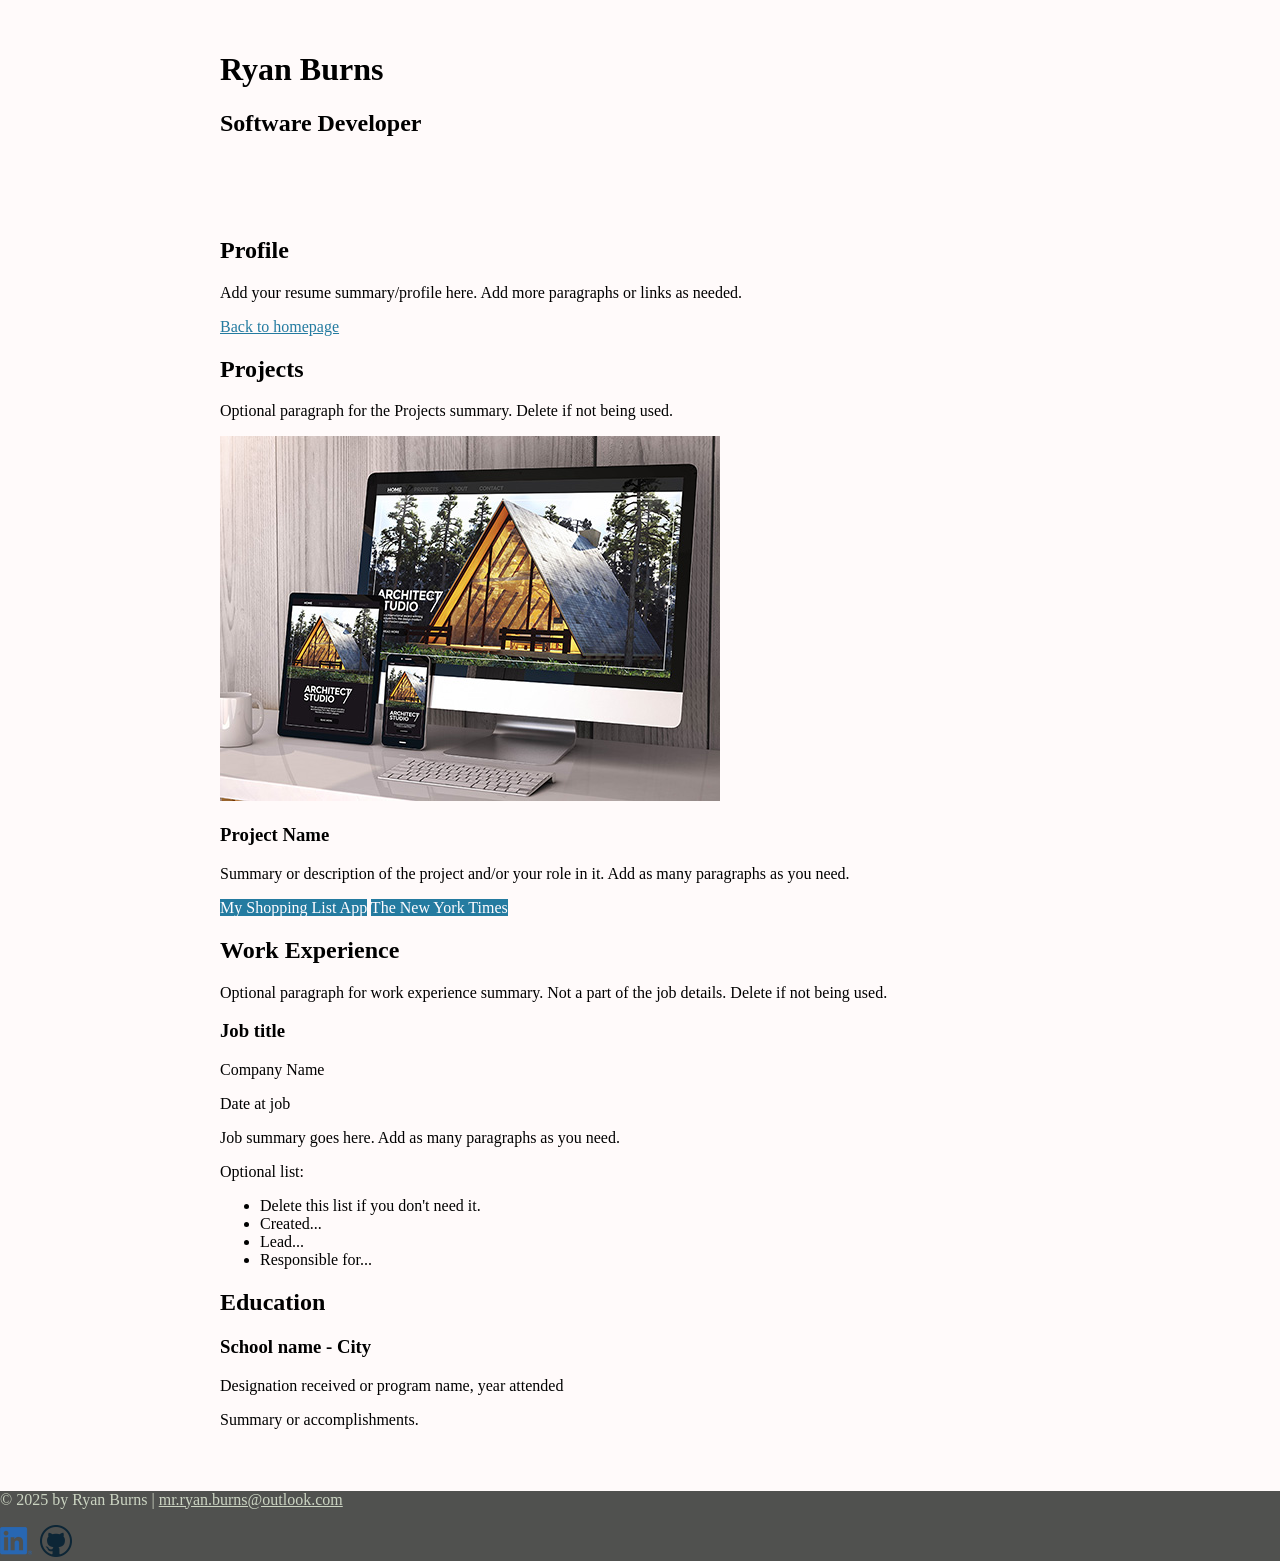
==== resume.html @ b43a27d9 "learned more about global styles, and how to use global styles to wrap content on certain elements." ====
<!DOCTYPE html>
<html lang="en">
  <head>
    <meta charset="UTF-8">
    <meta name="viewport" content="width=device-width, initial-scale=1">
    <title>Resume | Ryan D Burns | Developer</title>
    <link rel="stylesheet" href="css/styles.css">
  </head>
  <body class="resume">
    <!-- //  INTRO  // -->
    <header>
      <!-- Start content edits below this line. -->
      <div class="content-wrapper">
        <h1>Ryan Burns</h1>
        <h2>Software Developer</h2>
      </div>
      <!-- End content edits here. -->
    </header>

    <main class="content-wrapper">
      <!-- //  PROFILE  // -->
      <section>
        <!-- Start content edits below this line. -->
        <h2>Profile</h2>
        <p>Add your resume summary/profile here. Add more paragraphs or links as needed.</p>
        <a href="index.html">Back to homepage</a>

        <!-- End content edits here. -->
      </section>

      <!-- //  PROJECTS  // -->
      <section>
        <!-- Start content edits below this line. -->
        <h2>Projects</h2>
        <p>Optional paragraph for the Projects summary. Delete if not being used.</p>

        <!-- To add more items, copy this whole <section></section> block-->
        <section>
          <img src="images/project-website-500px.jpg" srcset="images/project-website-1000px.png 2x" alt="project website" width="" height="">
          <h3>Project Name</h3>
          <p>Summary or description of the project and/or your role in it. Add as many paragraphs as you need.</p>
          <!-- link to project -->
          <a class="btn" href="https://app.ryanbcommits.com" target="_blank">My Shopping List App</a>
          <!-- additional links, e.g. newsletter -->
          <a class="btn" href="https://nytimes.com" target="_blank">The New York Times</a>
        </section>
        
        <!-- End content edits here. -->
      </section>

      <!-- //  WORK EXPERIENCE  // -->
      <section>
        <!-- Start content edits below this line.  -->
        <h2>Work Experience</h2>
        <p>Optional paragraph for work experience summary. Not a part of the job details. Delete if not being used.</p>

        <!-- To add more items, copy this whole <section></section> block -->
        <section>
          <h3>Job title</h3>
          <p>Company Name</p>
          <p>Date at job</p>
          <p>Job summary goes here. Add as many paragraphs as you need.</p>
          <p>Optional list:</p>
          <ul>
            <li>Delete this list if you don't need it.</li>
            <li>Created...</li>
            <li>Lead...</li>
            <li>Responsible for...</li>
          </ul>
        </section>

        <!-- End content edits here. -->
      </section>

      <!-- //  EDUCATION & CERTIFICATIONS  // -->
      <section>
        <!-- Start content edits below this line.  -->
        <h2>Education</h2>

        <!-- To add more items, copy this whole <section></section> block -->
        <section>
          <h3>School name - City</h3>
          <p>Designation received or program name, year attended</p>
          <p>Summary or accomplishments.</p>
        </section>

        <!-- End content edits here. -->
      </section>
    </main>

    <!-- //  FOOTER INFO, SOCIAL MEDIA  // -->
    <footer>
      <!-- Start content edits below this line. -->
      <p>© 2025 by Ryan Burns | <a href="mailto:email@example.com">mr.ryan.burns@outlook.com</a></p>

    <!-- Add or remove any networks. -->
      <ul class="socials">
        <li>
          <a href="https://www.linkedin.com/in/ryandburns/" target="_blank"><img src="images/icon-logo-linkedin.png" alt="My LinkedIn Profile"></a>
          <img src="" alt="">
        </li>
        <li>
          <a href="https://github.com/ryanbcommits" target="_blank"><img src="images/icon-logo-github.png" alt="My github Profile"></a>
        </li>
      </ul>
      
      <!-- End content edits here. -->
    </footer>
  </body>
</html>
---- css/styles.css ----
/*
Color Pallete:
--davys-gray: #50514fff;
--ash-gray: #cbd4c2ff;
--snow: #fffcffff;
--cerulean: #247ba0ff;
--khaki: #c3b299ff;
*/

/*GLOBAL STYLES 
-------------------------------------*/

/* 
  https://www.paulirish.com/2012/box-sizing-border-box-ftw/
*/
html {
  box-sizing: border-box;
}
*, *:before, *:after {
  box-sizing: inherit;
}

html, body {
    height: 100%;
}

body {
    background: snow;
    margin: 0;
}

/* links */
a {
    color: #247ba0ff;

}

a:hover {
    color: #cbd4c2ff;
    text-decoration: none;
}

footer a {
    color: #cbd4c2ff;
}
footer a:hover {
    color: #fffcffff;
    text-decoration: none;
}

.btn {
    background-color: #247ba0ff;
    color: #fffcffff;
    text-decoration: none;
}

.content-wrapper {
    margin: 0 auto;
    padding: 30px;
    max-width: 900px;;
    
}

/* HOME
-------------------------------------*/
.home {
    background: url(../images/bg-home-office-bookshelf.jpg) no-repeat;
    background-size: cover;
}
.home .content-wrapper {
    background: rgb(255 255 255 / 0.9);
}

/* RESUME
-------------------------------------*/

/* Profile
-------------------------------------*/

/* Projects
-------------------------------------*/

/* Work Experience
-------------------------------------*/

/* Education
-------------------------------------*/

/* FOOTER
-------------------------------------*/
footer {
    background: #50514fff;
    color: #cbd4c2ff;
}
.socials {
    list-style-type: none;
    padding: 0;
}
.socials li {
    display: inline-block; /*This applies the list items like block elements*/ 
}
.socials img {
    width: 32px;
}
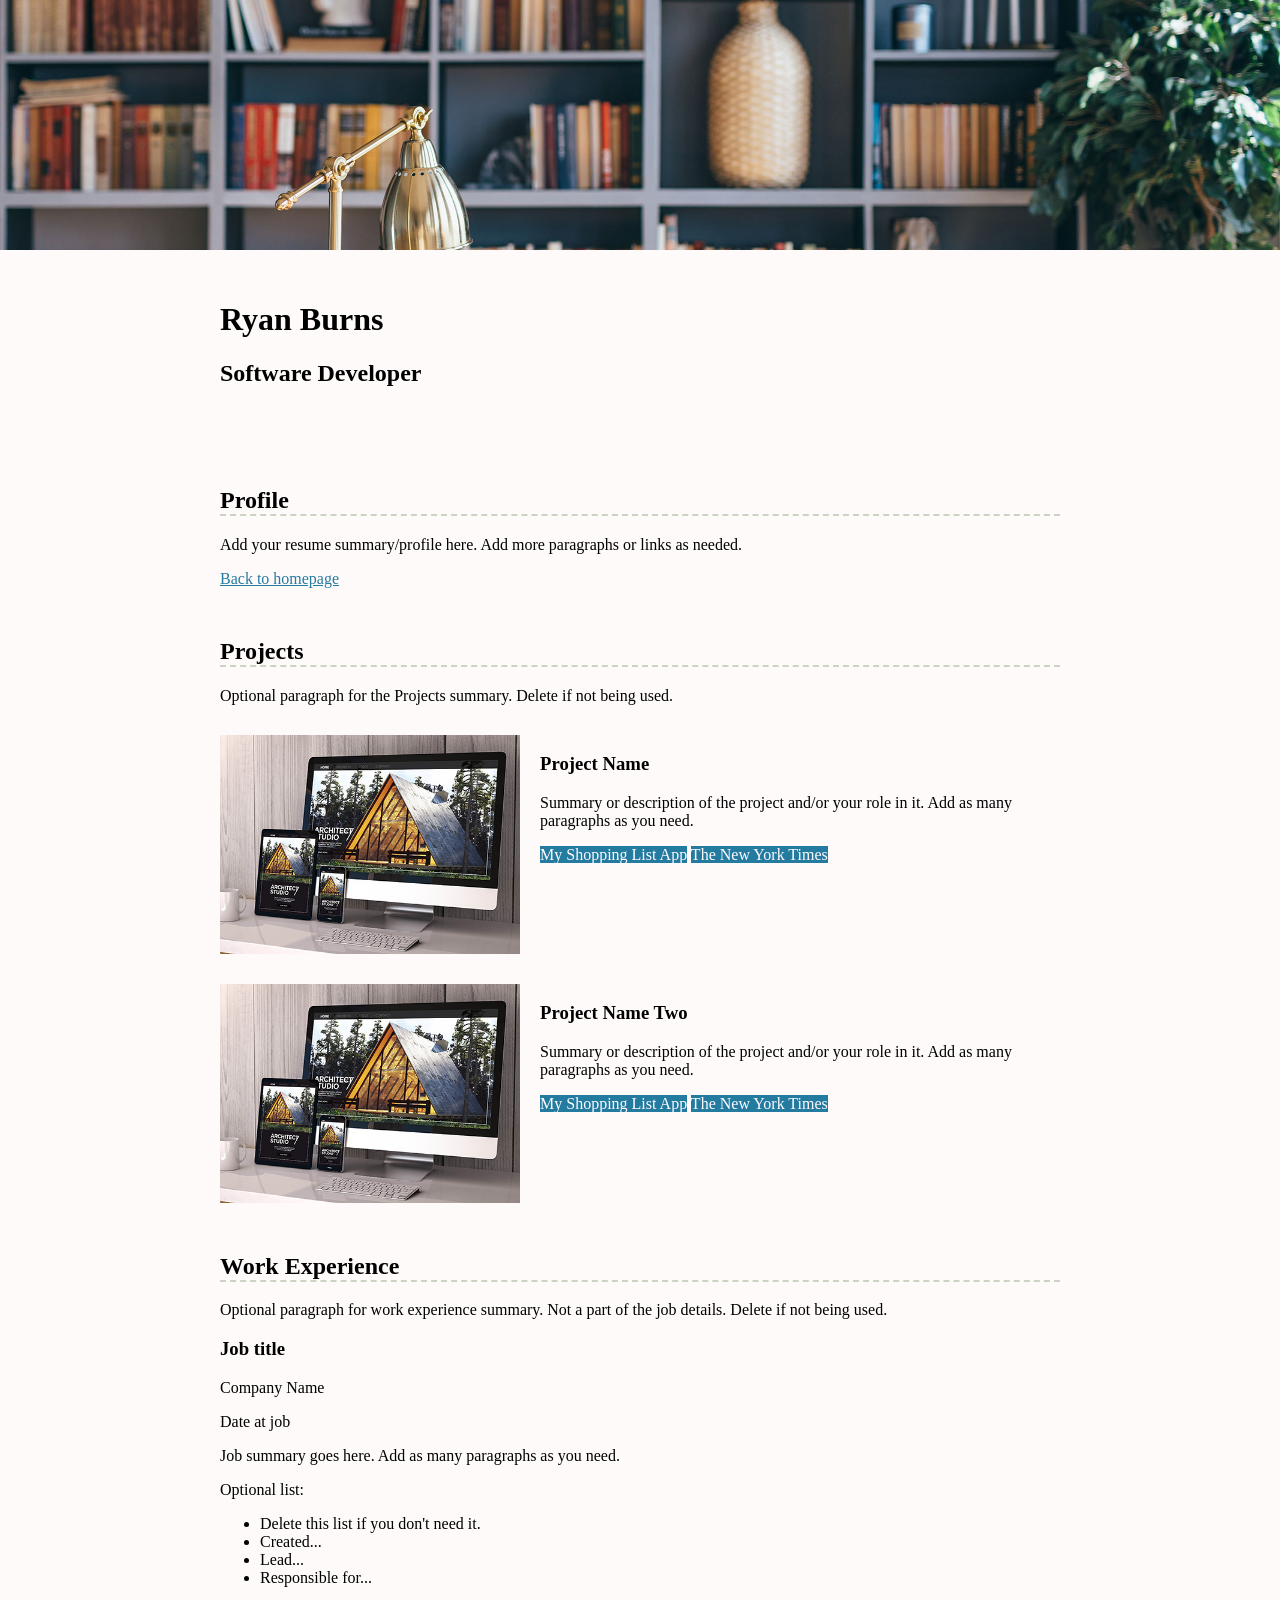
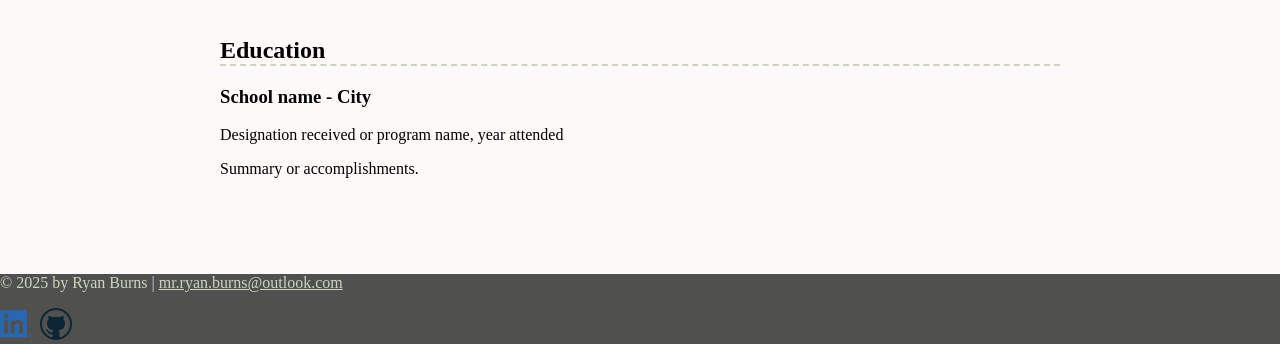
==== commit 2d024512: "Changed project image position using float and fixed a tiny img bug" ====
--- a/resume.html
+++ b/resume.html
@@ -19,7 +19,7 @@
 
     <main class="content-wrapper">
       <!-- //  PROFILE  // -->
-      <section>
+      <section class="resume-section">
         <!-- Start content edits below this line. -->
         <h2>Profile</h2>
         <p>Add your resume summary/profile here. Add more paragraphs or links as needed.</p>
@@ -29,15 +29,25 @@
       </section>
 
       <!-- //  PROJECTS  // -->
-      <section>
+      <section class="resume-section">
         <!-- Start content edits below this line. -->
         <h2>Projects</h2>
         <p>Optional paragraph for the Projects summary. Delete if not being used.</p>
 
         <!-- To add more items, copy this whole <section></section> block-->
-        <section>
-          <img src="images/project-website-500px.jpg" srcset="images/project-website-1000px.png 2x" alt="project website" width="" height="">
+        <section class="project-item">
+          <img src="./images/project-website-500px.jpg" srcset="./images/project-website-1000px.jpg 2x" alt="project website" width="" height="">
           <h3>Project Name</h3>
+          <p>Summary or description of the project and/or your role in it. Add as many paragraphs as you need.</p>
+          <!-- link to project -->
+          <a class="btn" href="https://app.ryanbcommits.com" target="_blank">My Shopping List App</a>
+          <!-- additional links, e.g. newsletter -->
+          <a class="btn" href="https://nytimes.com" target="_blank">The New York Times</a>
+        </section>
+
+        <section class="project-item">
+        <img src="./images/project-website-500px.jpg" srcset="./images/project-website-1000px.jpg 2x" alt="project website" width="" height="">
+          <h3>Project Name Two</h3>
           <p>Summary or description of the project and/or your role in it. Add as many paragraphs as you need.</p>
           <!-- link to project -->
           <a class="btn" href="https://app.ryanbcommits.com" target="_blank">My Shopping List App</a>
@@ -49,7 +59,7 @@
       </section>
 
       <!-- //  WORK EXPERIENCE  // -->
-      <section>
+      <section class="resume-section">
         <!-- Start content edits below this line.  -->
         <h2>Work Experience</h2>
         <p>Optional paragraph for work experience summary. Not a part of the job details. Delete if not being used.</p>
@@ -73,7 +83,7 @@
       </section>
 
       <!-- //  EDUCATION & CERTIFICATIONS  // -->
-      <section>
+      <section class="resume-section">
         <!-- Start content edits below this line.  -->
         <h2>Education</h2>
 
--- a/css/styles.css
+++ b/css/styles.css
@@ -73,9 +73,31 @@
 
 /* RESUME
 -------------------------------------*/
-
+.resume header::before {
+    background: url(../images/bg-home-office-bookshelf.jpg) center;
+    background-size: cover;
+    content: "";
+    display: block;
+    height: 250px;
+}
+.resume-section {
+    margin-bottom: 50px;
+}
+.resume-section h2 {
+    border-bottom: 2px dashed #cbd4c2ff;
+}
 /* Profile
 -------------------------------------*/
+.project-item {
+    display: flow-root;
+    margin: 30px 0;
+}
+
+.project-item img{
+    width: 300px;
+    float: left;
+    margin-right: 20px;
+}
 
 /* Projects
 -------------------------------------*/
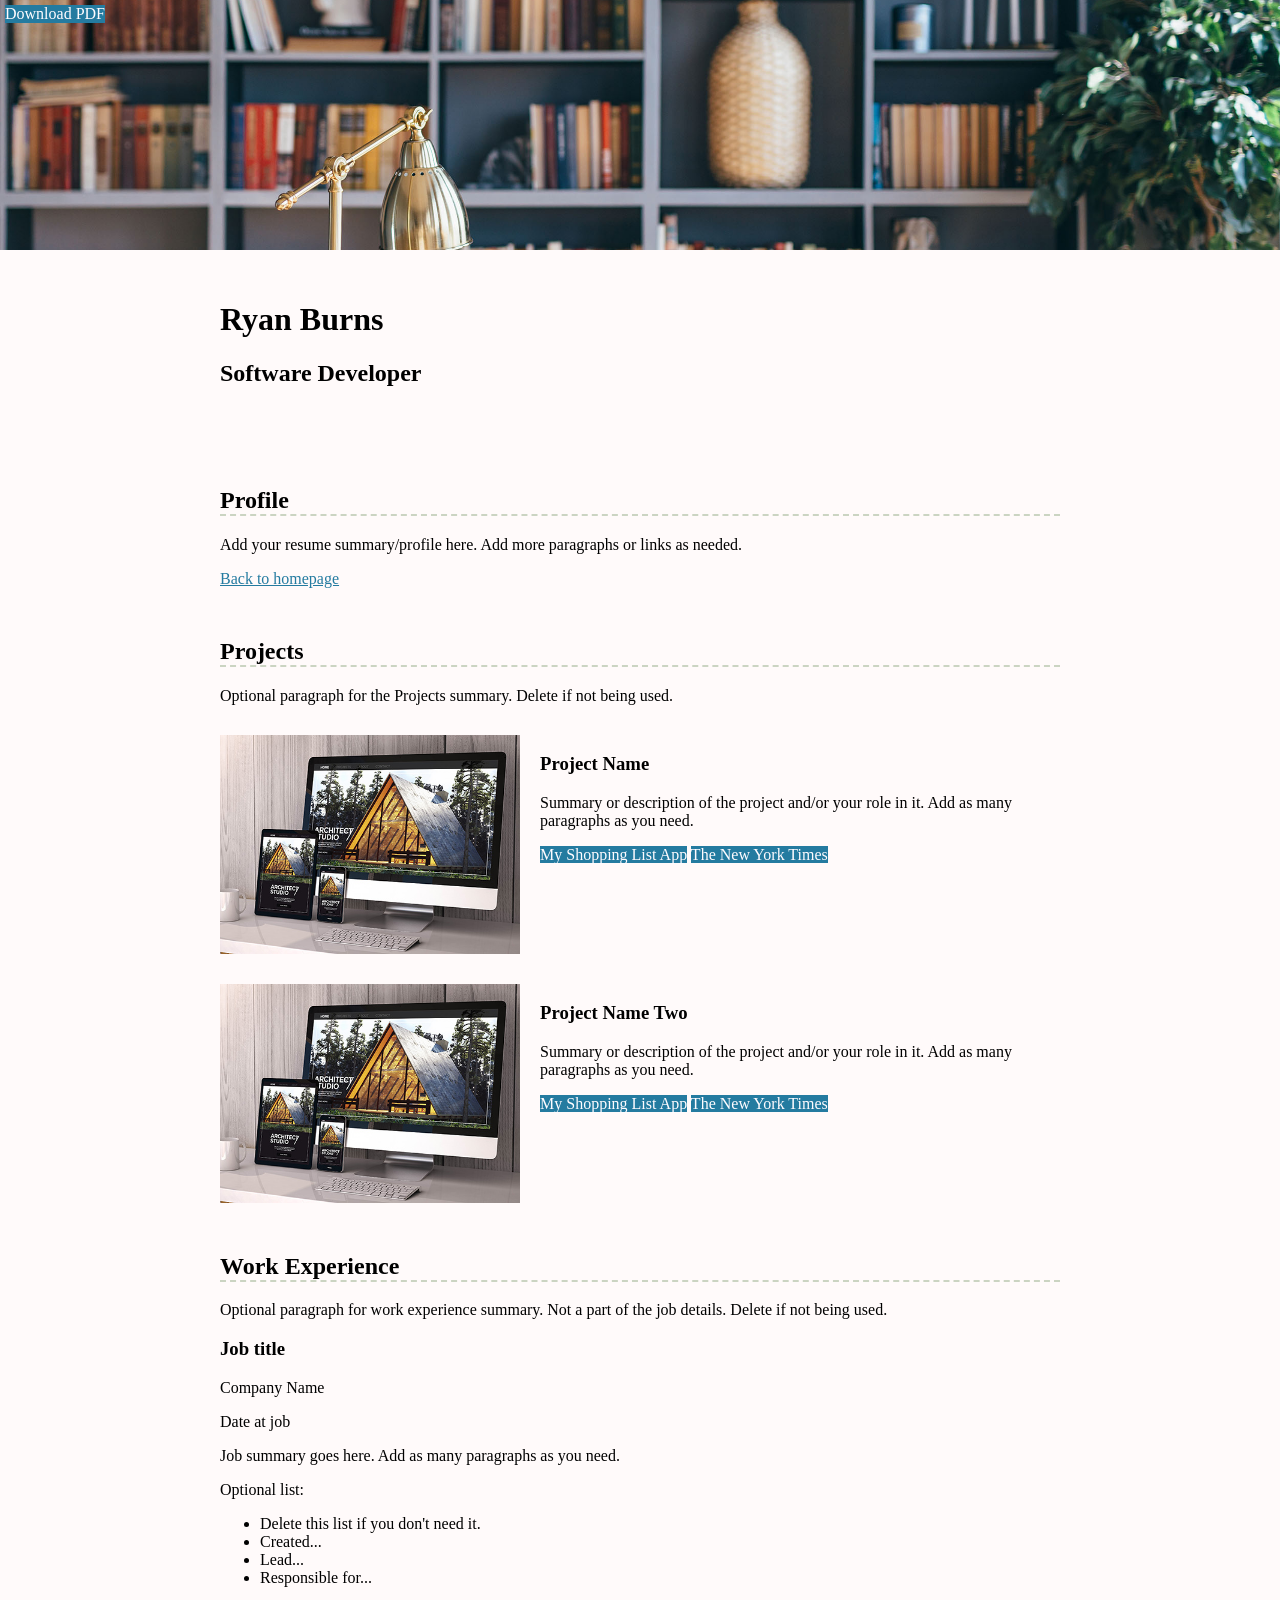
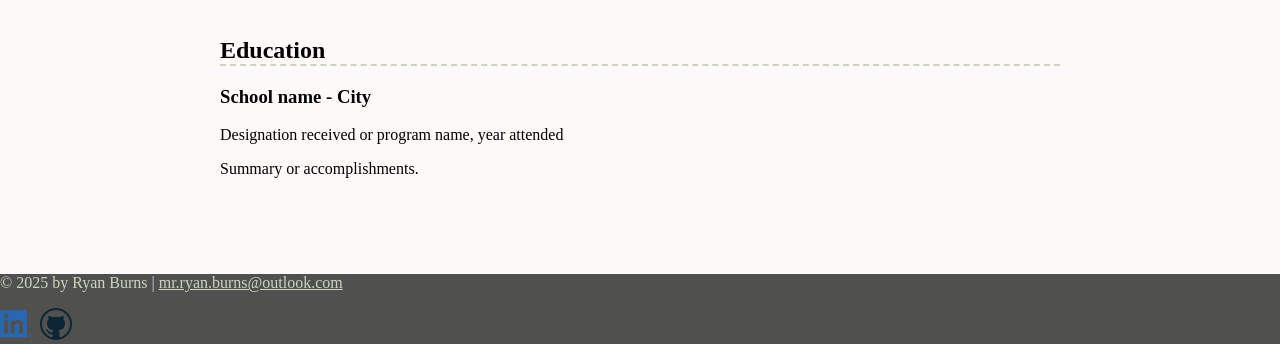
==== commit b1e9cb2a: "made some edits" ====
--- a/resume.html
+++ b/resume.html
@@ -7,6 +7,7 @@
     <link rel="stylesheet" href="css/styles.css">
   </head>
   <body class="resume">
+    <a class="btn download-link" href="ryandburns-resume.pdf" target="_blank">Download PDF</a>
     <!-- //  INTRO  // -->
     <header>
       <!-- Start content edits below this line. -->
--- a/css/styles.css
+++ b/css/styles.css
@@ -86,6 +86,12 @@
 .resume-section h2 {
     border-bottom: 2px dashed #cbd4c2ff;
 }
+.download-link {
+    position: fixed;
+    top: 5px;
+    left: 5px;
+}
+
 /* Profile
 -------------------------------------*/
 .project-item {
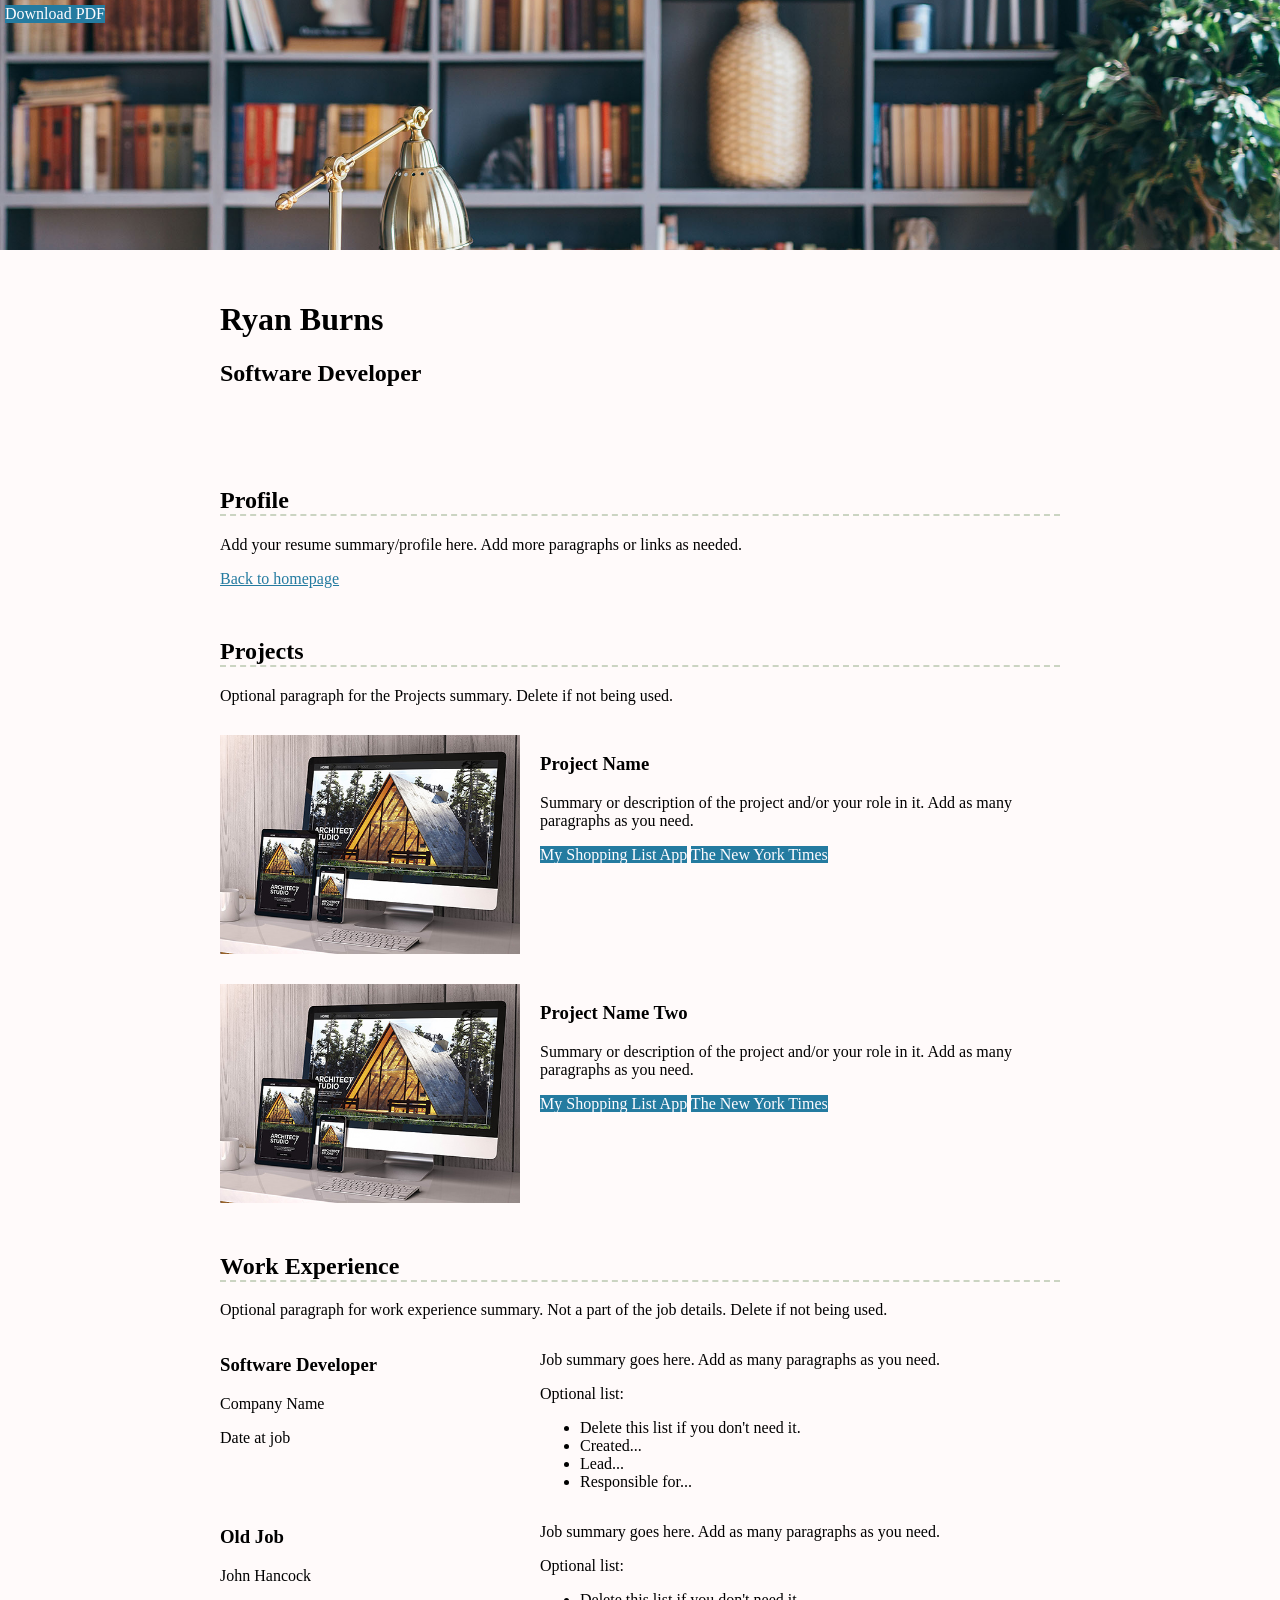
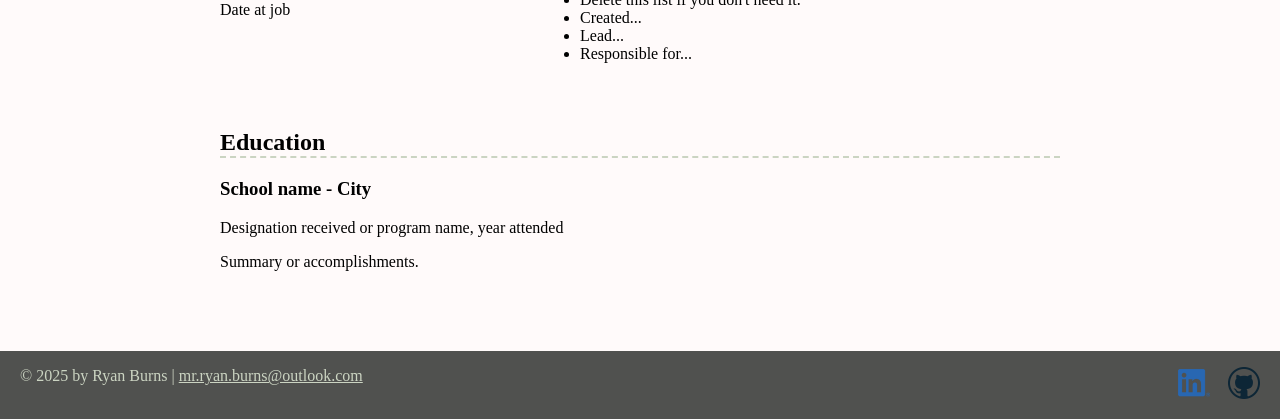
==== commit 189b2d40: "implemented grid layout in my resume" ====
--- a/resume.html
+++ b/resume.html
@@ -66,20 +66,43 @@
         <p>Optional paragraph for work experience summary. Not a part of the job details. Delete if not being used.</p>
 
         <!-- To add more items, copy this whole <section></section> block -->
-        <section>
-          <h3>Job title</h3>
-          <p>Company Name</p>
-          <p>Date at job</p>
-          <p>Job summary goes here. Add as many paragraphs as you need.</p>
-          <p>Optional list:</p>
-          <ul>
-            <li>Delete this list if you don't need it.</li>
-            <li>Created...</li>
-            <li>Lead...</li>
-            <li>Responsible for...</li>
-          </ul>
+        <section class="work-item">
+          <div class="work-details">
+            <h3>Software Developer</h3>
+            <p>Company Name</p>
+            <p>Date at job</p>
+          </div>
+          
+          <div class="work-summary">
+            <p>Job summary goes here. Add as many paragraphs as you need.</p>
+            <p>Optional list:</p>
+            <ul>
+              <li>Delete this list if you don't need it.</li>
+              <li>Created...</li>
+              <li>Lead...</li>
+              <li>Responsible for...</li>
+            </ul>
+          </div>
         </section>
 
+        <section class="work-item">
+          <div class="work-details">
+            <h3>Old Job</h3>
+            <p>John Hancock</p>
+            <p>Date at job</p>
+          </div>
+          
+          <div class="work-summary">
+            <p>Job summary goes here. Add as many paragraphs as you need.</p>
+            <p>Optional list:</p>
+            <ul>
+              <li>Delete this list if you don't need it.</li>
+              <li>Created...</li>
+              <li>Lead...</li>
+              <li>Responsible for...</li>
+            </ul>
+          </div>
+        </section>
         <!-- End content edits here. -->
       </section>
 
--- a/css/styles.css
+++ b/css/styles.css
@@ -66,9 +66,15 @@
 .home {
     background: url(../images/bg-home-office-bookshelf.jpg) no-repeat;
     background-size: cover;
+    display: flex;
+    flex-direction: column;
 }
 .home .content-wrapper {
+    flex: 1 0 auto;
+}
+.content-bg {
     background: rgb(255 255 255 / 0.9);
+    padding: 30px;
 }
 
 /* RESUME
@@ -110,6 +116,11 @@
 
 /* Work Experience
 -------------------------------------*/
+.work-item {
+    display: grid;
+    grid-template-columns: 300px 1fr;
+    column-gap: 20px;
+}
 
 /* Education
 -------------------------------------*/
@@ -119,6 +130,10 @@
 footer {
     background: #50514fff;
     color: #cbd4c2ff;
+    display: flex;
+    justify-content: space-between;
+    padding: 0 20px;
+    
 }
 .socials {
     list-style-type: none;
@@ -126,7 +141,12 @@
 }
 .socials li {
     display: inline-block; /*This applies the list items like block elements*/ 
+    margin-left: 10px;
 }
 .socials img {
     width: 32px;
-}+}
+.socials img:hover {
+    opacity: 0.5;
+}
+
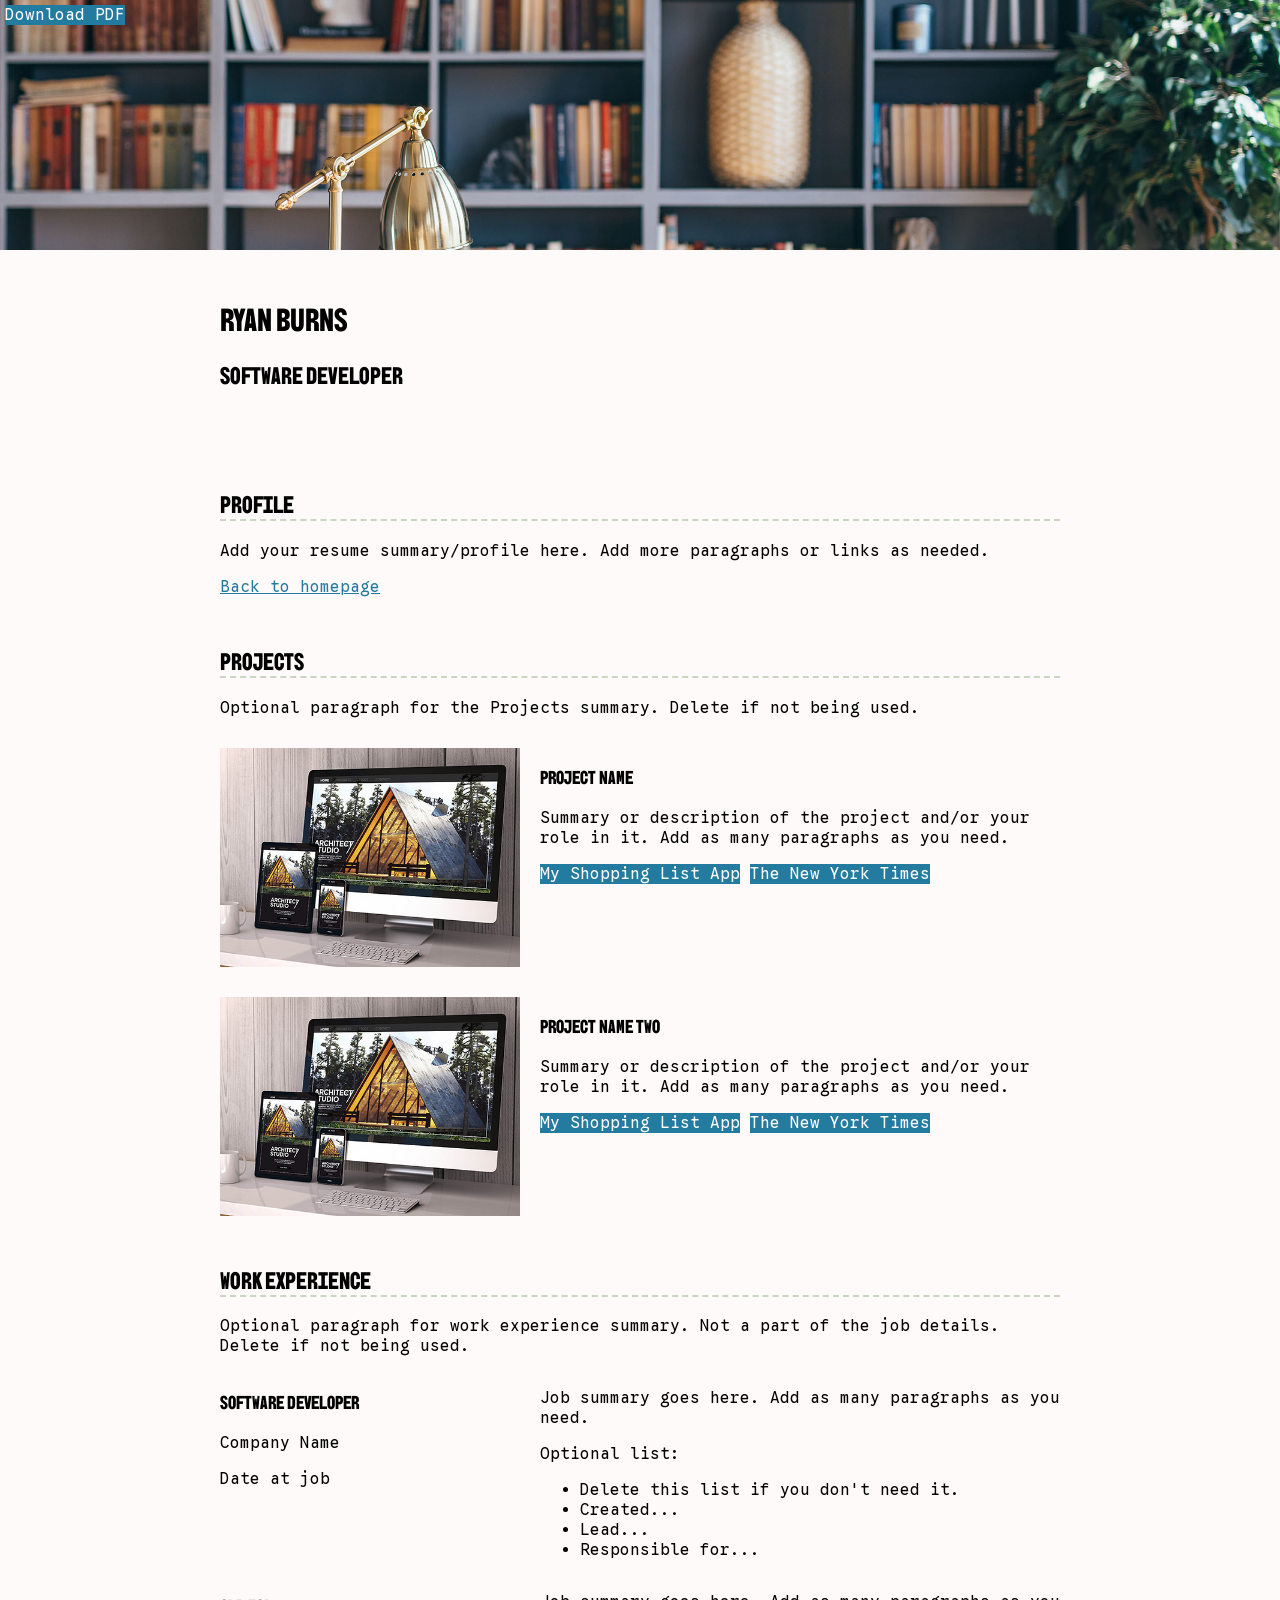
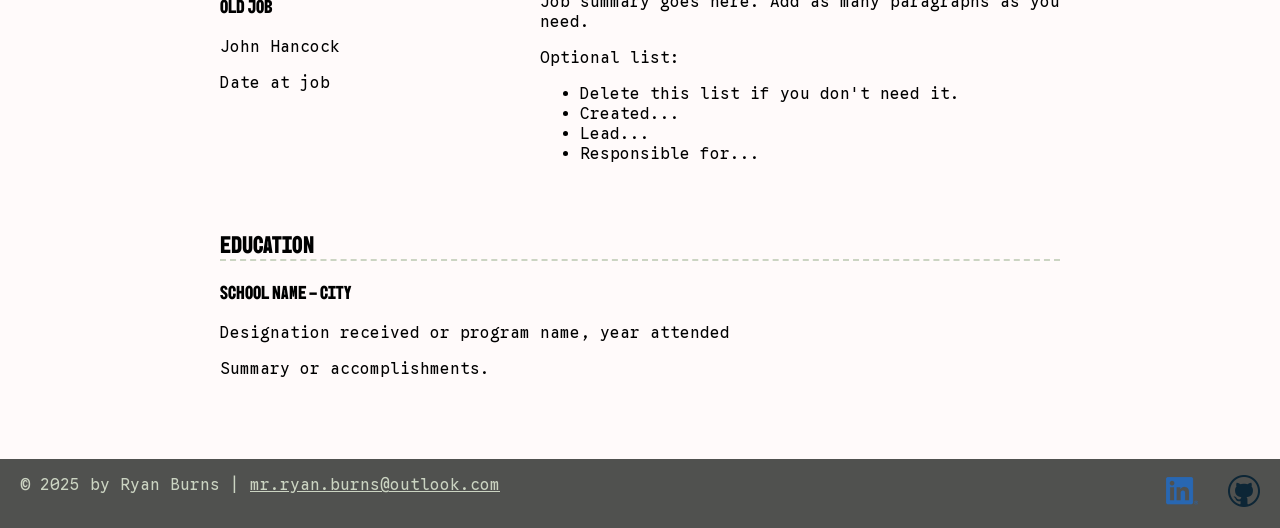
==== commit 7acabe76: "Added Google fonts" ====
--- a/resume.html
+++ b/resume.html
@@ -4,6 +4,9 @@
     <meta charset="UTF-8">
     <meta name="viewport" content="width=device-width, initial-scale=1">
     <title>Resume | Ryan D Burns | Developer</title>
+    <link rel="preconnect" href="https://fonts.googleapis.com">
+    <link rel="preconnect" href="https://fonts.gstatic.com" crossorigin>
+    <link href="https://fonts.googleapis.com/css2?family=BBH+Sans+Bogle&family=Google+Sans+Code:ital,wght@0,300..800;1,300..800&display=swap" rel="stylesheet">
     <link rel="stylesheet" href="css/styles.css">
   </head>
   <body class="resume">
--- a/css/styles.css
+++ b/css/styles.css
@@ -27,6 +27,12 @@
 body {
     background: snow;
     margin: 0;
+    font-family: "Google Sans Code", monospace;
+}
+h1, h2, h3 {
+    font-family: "BBH Sans Bogle", sans-serif;
+    font-weight: 400;
+  font-style: normal;
 }
 
 /* links */
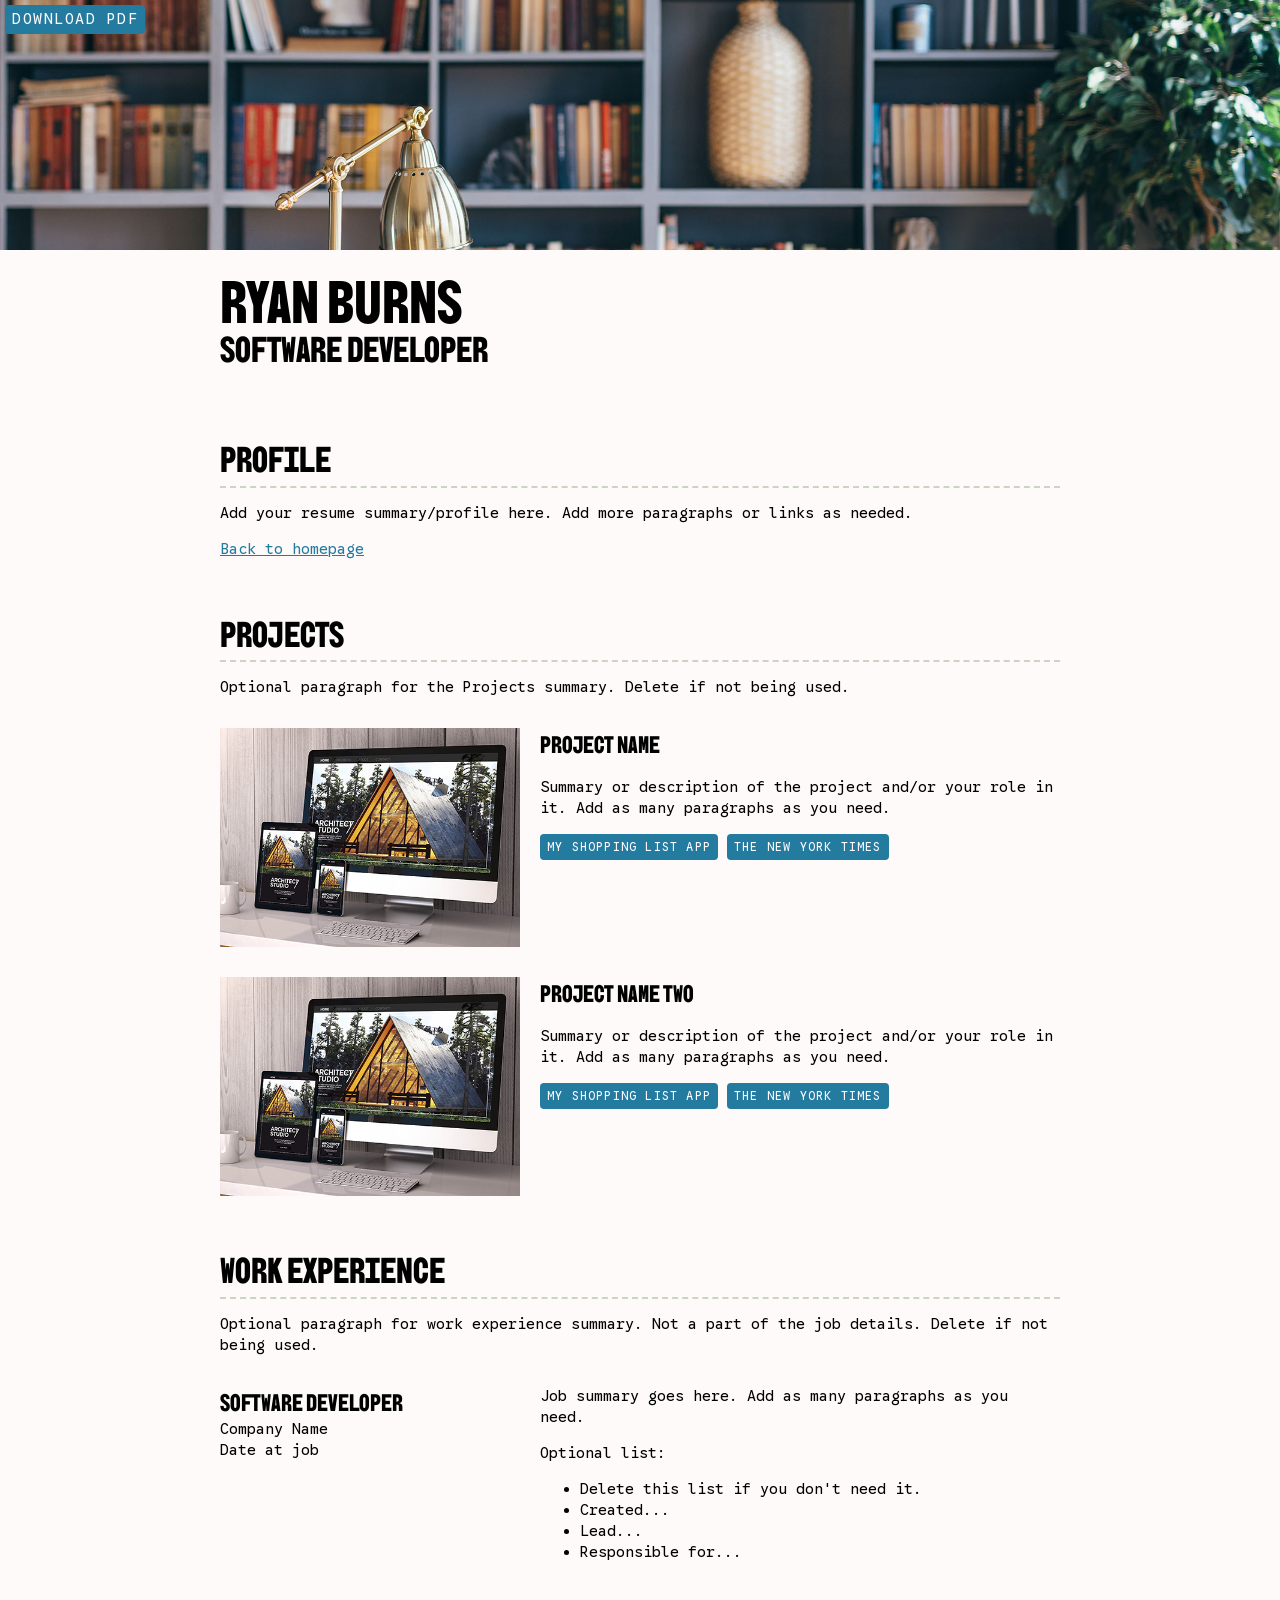
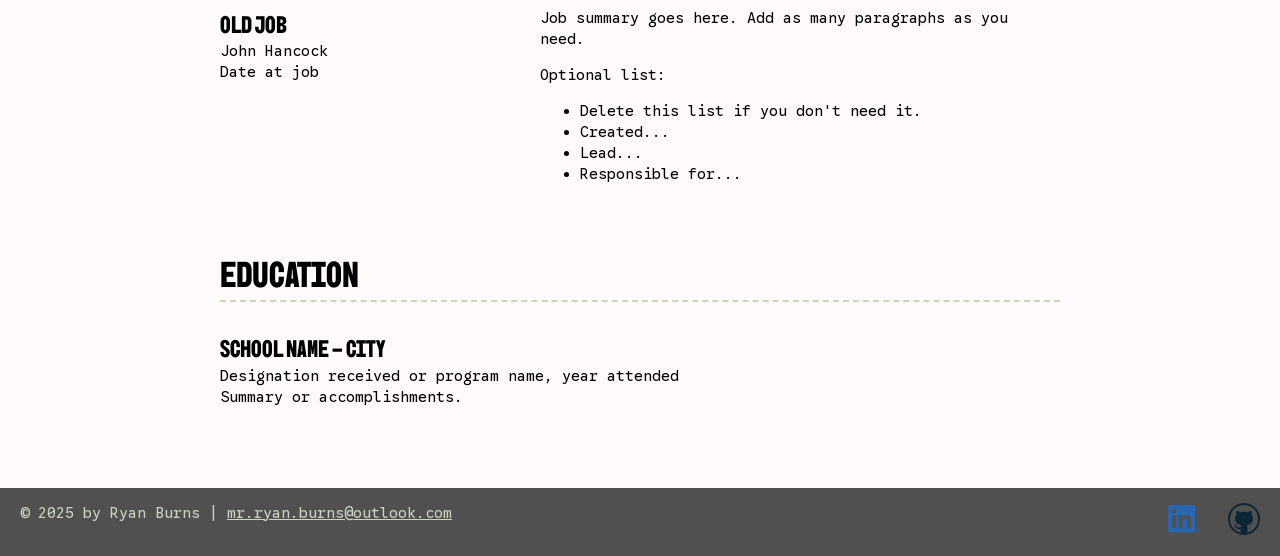
==== commit ac098d78: "Saving resume.html with the class name shows that the School name moved down from the top." ====
--- a/resume.html
+++ b/resume.html
@@ -115,7 +115,7 @@
         <h2>Education</h2>
 
         <!-- To add more items, copy this whole <section></section> block -->
-        <section>
+        <section class="education-item">
           <h3>School name - City</h3>
           <p>Designation received or program name, year attended</p>
           <p>Summary or accomplishments.</p>
--- a/css/styles.css
+++ b/css/styles.css
@@ -14,10 +14,11 @@
   https://www.paulirish.com/2012/box-sizing-border-box-ftw/
 */
 html {
-  box-sizing: border-box;
+    box-sizing: border-box;
+    font-size: 62.5%; /* setting default to 10px */
 }
 *, *:before, *:after {
-  box-sizing: inherit;
+    box-sizing: inherit;
 }
 
 html, body {
@@ -28,11 +29,28 @@
     background: snow;
     margin: 0;
     font-family: "Google Sans Code", monospace;
+    font-size: 1.5rem; /* equivelant to 15 pixels*/
+    line-height: 1.4;
 }
 h1, h2, h3 {
     font-family: "BBH Sans Bogle", sans-serif;
     font-weight: 400;
-  font-style: normal;
+    font-style: normal;
+    margin: 0;
+}
+
+/*The following rem sizes are a bit too large for me try reworking it...*/
+h1 {
+    font-size: 6rem;
+    line-height: 0.75;
+}
+
+h2 {
+    font-size: 3.6rem;
+}
+
+h3 { 
+    font-size: 2.4rem;
 }
 
 /* links */
@@ -58,6 +76,13 @@
     background-color: #247ba0ff;
     color: #fffcffff;
     text-decoration: none;
+    text-transform: uppercase;
+    font-size: 1.2rem; /*makes the text smaller than the paragraph text*/
+    display: inline-block;
+    padding: 7px;
+    letter-spacing: 0.1em;
+    line-height: 1;
+    border-radius: 4px;
 }
 
 .content-wrapper {
@@ -102,6 +127,7 @@
     position: fixed;
     top: 5px;
     left: 5px;
+    font-size: 1.5rem;
 }
 
 /* Profile
@@ -126,10 +152,24 @@
     display: grid;
     grid-template-columns: 300px 1fr;
     column-gap: 20px;
+    margin: 30px 0; 
 }
+.work-details p {
+    margin: 0;
+}
+.work-summary p:first-child {
+    margin-top: 0;
+}
+
 
 /* Education
 -------------------------------------*/
+.education-item {
+    margin: 30px 0; 
+}
+.education-item p {
+    margin: 0;
+}
 
 /* FOOTER
 -------------------------------------*/
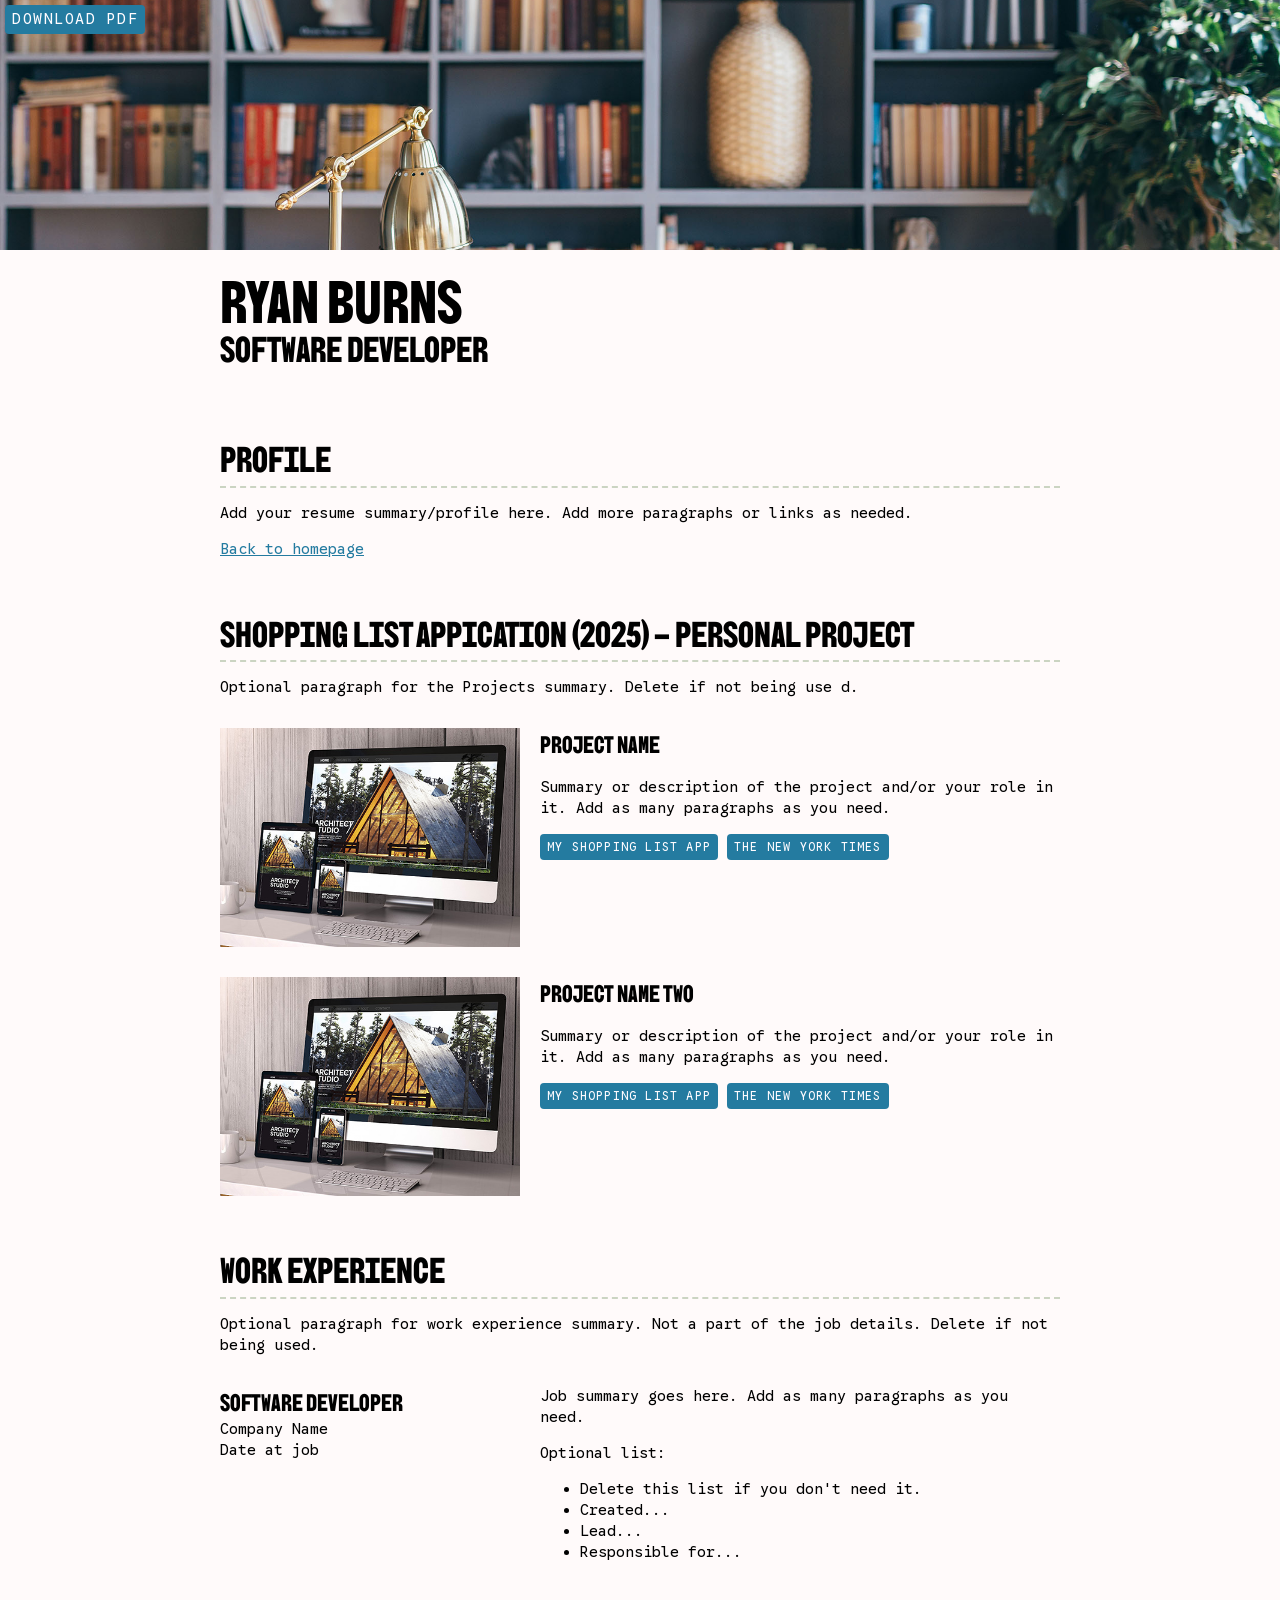
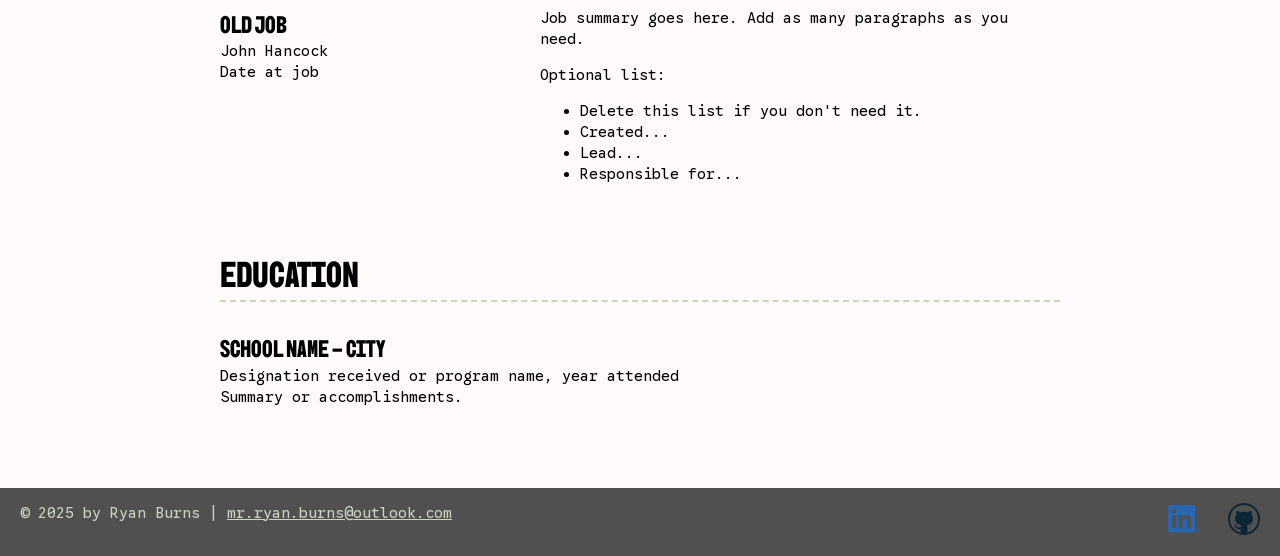
==== commit 5f4b0c52: "updated resume" ====
--- a/resume.html
+++ b/resume.html
@@ -35,30 +35,31 @@
       <!-- //  PROJECTS  // -->
       <section class="resume-section">
         <!-- Start content edits below this line. -->
-        <h2>Projects</h2>
-        <p>Optional paragraph for the Projects summary. Delete if not being used.</p>
+        <h2>Shopping LIst Appication (2025) - Personal Project</h2>
+        <p>Optional paragraph for the Projects summary. Delete if not being use d.</p>
 
         <!-- To add more items, copy this whole <section></section> block-->
-        <section class="project-item">
+        <div class="project-wrapper"> <!--This div was created so that projects will show as two columns in smaller screens rather than one column-->
+          <section class="project-item">
+            <img src="./images/project-website-500px.jpg" srcset="./images/project-website-1000px.jpg 2x" alt="project website" width="" height="">
+            <h3>Project Name</h3>
+            <p>Summary or description of the project and/or your role in it. Add as many paragraphs as you need.</p>
+            <!-- link to project -->
+            <a class="btn" href="https://app.ryanbcommits.com" target="_blank">My Shopping List App</a>
+            <!-- additional links, e.g. newsletter -->
+            <a class="btn" href="https://nytimes.com" target="_blank">The New York Times</a>
+          </section>
+
+          <section class="project-item">
           <img src="./images/project-website-500px.jpg" srcset="./images/project-website-1000px.jpg 2x" alt="project website" width="" height="">
-          <h3>Project Name</h3>
-          <p>Summary or description of the project and/or your role in it. Add as many paragraphs as you need.</p>
-          <!-- link to project -->
-          <a class="btn" href="https://app.ryanbcommits.com" target="_blank">My Shopping List App</a>
-          <!-- additional links, e.g. newsletter -->
-          <a class="btn" href="https://nytimes.com" target="_blank">The New York Times</a>
-        </section>
-
-        <section class="project-item">
-        <img src="./images/project-website-500px.jpg" srcset="./images/project-website-1000px.jpg 2x" alt="project website" width="" height="">
-          <h3>Project Name Two</h3>
-          <p>Summary or description of the project and/or your role in it. Add as many paragraphs as you need.</p>
-          <!-- link to project -->
-          <a class="btn" href="https://app.ryanbcommits.com" target="_blank">My Shopping List App</a>
-          <!-- additional links, e.g. newsletter -->
-          <a class="btn" href="https://nytimes.com" target="_blank">The New York Times</a>
-        </section>
-        
+            <h3>Project Name Two</h3>
+            <p>Summary or description of the project and/or your role in it. Add as many paragraphs as you need.</p>
+            <!-- link to project -->
+            <a class="btn" href="https://app.ryanbcommits.com" target="_blank">My Shopping List App</a>
+            <!-- additional links, e.g. newsletter -->
+            <a class="btn" href="https://nytimes.com" target="_blank">The New York Times</a>
+          </section>
+        </div>
         <!-- End content edits here. -->
       </section>
 
--- a/css/styles.css
+++ b/css/styles.css
@@ -107,6 +107,15 @@
     background: rgb(255 255 255 / 0.9);
     padding: 30px;
 }
+@media screen and (max-width:400px) {
+    .home .content-wrapper {
+        padding: 10px;
+    }
+    .content-bg {
+        padding: 20px;
+    }
+}
+
 
 /* RESUME
 -------------------------------------*/
@@ -129,36 +138,77 @@
     left: 5px;
     font-size: 1.5rem;
 }
-
-/* Profile
+@media screen and (max-width: 1200px) {
+    .download-link {
+        position: absolute;
+    }
+}
+@media screen and (max-width:500px) {
+    .resume header::before {
+        height: 175px;
+    }
+    h1 {
+        font-size: 5rem;
+    }
+    h2 {
+        font-size: 4rem;
+    }
+}
+
+/* Projects
 -------------------------------------*/
 .project-item {
-    display: flow-root;
     margin: 30px 0;
 }
 
-.project-item img{
+.project-item img {
     width: 300px;
-    float: left;
-    margin-right: 20px;
-}
-
-/* Projects
--------------------------------------*/
+}
+@media screen and (min-width:860px) {
+    .project-item {
+        display: flow-root;
+    }
+    .project-item img {
+        float: left;
+        margin-right: 20px;
+    }
+}
+@media screen and (min-width:650px) and (max-width:859px) {
+    .project-wrapper {
+        display: grid;
+        grid-template-columns: repeat(2, 1fr);
+        column-gap: 20px;
+    }
+    .project-item img {
+        width: 100%;
+    }
+}
+@media  screen and (max-width:500px) {
+    .project-item img {
+        width: 100%;
+        margin-bottom: 10px;
+    }
+}
 
 /* Work Experience
 -------------------------------------*/
 .work-item {
-    display: grid;
-    grid-template-columns: 300px 1fr;
-    column-gap: 20px;
+    
     margin: 30px 0; 
 }
 .work-details p {
     margin: 0;
 }
-.work-summary p:first-child {
-    margin-top: 0;
+
+@media screen and (min-width: 860px) {
+    .work-item {
+        display: grid;
+        grid-template-columns: 300px 1fr;
+        column-gap: 20px;
+    }
+    .work-summary p:first-child {
+        margin-top: 0;
+}
 }
 
 
@@ -176,10 +226,6 @@
 footer {
     background: #50514fff;
     color: #cbd4c2ff;
-    display: flex;
-    justify-content: space-between;
-    padding: 0 20px;
-    
 }
 .socials {
     list-style-type: none;
@@ -195,4 +241,16 @@
 .socials img:hover {
     opacity: 0.5;
 }
-
+@media screen and (min-width: 860px) {
+    footer {
+        display: flex;
+        justify-content: space-between;
+        padding: 0 20px;
+    }
+}
+@media screen and (max-width: 859px) {
+    footer {
+        text-align: center;
+        padding: 10px;
+    }
+}
